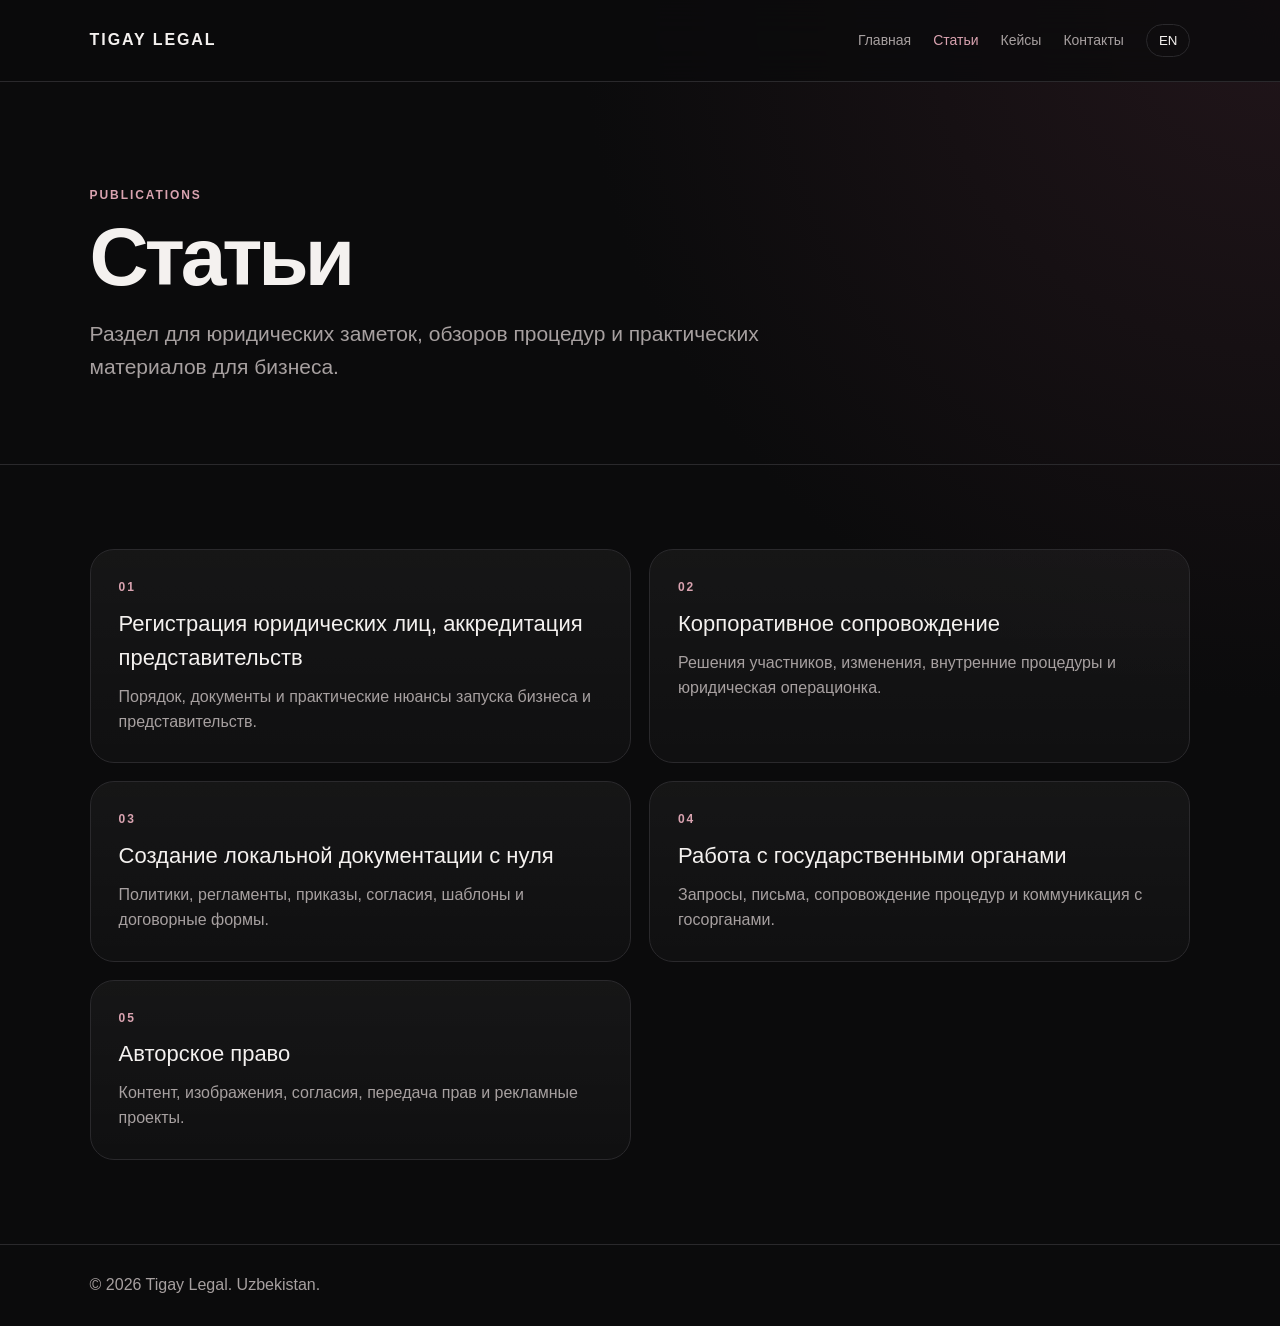
==== articles.html @ 4e7cab49 "Add files via upload" ====
<!DOCTYPE html>
<html lang="ru">
<head>
  <meta charset="UTF-8" />
  <meta name="viewport" content="width=device-width, initial-scale=1.0" />
  <title>Статьи | Tigay Legal</title>
  <link rel="stylesheet" href="style.css" />
</head>
<body>
  <header class="header">
    <a class="brand" href="index.html">TIGAY LEGAL</a>
    <nav>
      <a href="index.html" data-ru="Главная" data-en="Home">Главная</a>
      <a class="active" href="articles.html" data-ru="Статьи" data-en="Articles">Статьи</a>
      <a href="cases.html" data-ru="Кейсы" data-en="Cases">Кейсы</a>
      <a href="contacts.html" data-ru="Контакты" data-en="Contacts">Контакты</a>
      <button id="langBtn" class="lang-btn">EN</button>
    </nav>
  </header>
  <main>
    <section class="page-hero reveal">
      <p class="eyebrow" data-ru="Publications" data-en="Publications">Publications</p>
      <h1 data-ru="Статьи" data-en="Articles">Статьи</h1>
      <p class="lead" data-ru="Раздел для юридических заметок, обзоров процедур и практических материалов для бизнеса." data-en="A section for legal notes, procedure overviews and practical materials for business.">Раздел для юридических заметок, обзоров процедур и практических материалов для бизнеса.</p>
    </section>
    <section class="section reveal">
      <div class="grid">
        <article class="card list-card"><span class="eyebrow">01</span><a href="#" data-ru="Регистрация юридических лиц, аккредитация представительств" data-en="Legal entity registration and representative office accreditation">Регистрация юридических лиц, аккредитация представительств</a><p data-ru="Порядок, документы и практические нюансы запуска бизнеса и представительств." data-en="Procedure, documents and practical points for launching businesses and representative offices.">Порядок, документы и практические нюансы запуска бизнеса и представительств.</p></article>
        <article class="card list-card"><span class="eyebrow">02</span><a href="#" data-ru="Корпоративное сопровождение" data-en="Corporate support">Корпоративное сопровождение</a><p data-ru="Решения участников, изменения, внутренние процедуры и юридическая операционка." data-en="Shareholder resolutions, changes, internal procedures and legal operations.">Решения участников, изменения, внутренние процедуры и юридическая операционка.</p></article>
        <article class="card list-card"><span class="eyebrow">03</span><a href="#" data-ru="Создание локальной документации с нуля" data-en="Local documentation from scratch">Создание локальной документации с нуля</a><p data-ru="Политики, регламенты, приказы, согласия, шаблоны и договорные формы." data-en="Policies, regulations, orders, consents, templates and contract forms.">Политики, регламенты, приказы, согласия, шаблоны и договорные формы.</p></article>
        <article class="card list-card"><span class="eyebrow">04</span><a href="#" data-ru="Работа с государственными органами" data-en="Work with public authorities">Работа с государственными органами</a><p data-ru="Запросы, письма, сопровождение процедур и коммуникация с госорганами." data-en="Requests, letters, procedure support and communication with authorities.">Запросы, письма, сопровождение процедур и коммуникация с госорганами.</p></article>
        <article class="card list-card"><span class="eyebrow">05</span><a href="#" data-ru="Авторское право" data-en="Copyright">Авторское право</a><p data-ru="Контент, изображения, согласия, передача прав и рекламные проекты." data-en="Content, images, consents, rights transfer and advertising projects.">Контент, изображения, согласия, передача прав и рекламные проекты.</p></article>
      </div>
    </section>
  </main>
  <footer>© 2026 Tigay Legal. Uzbekistan.</footer>
  <script src="script.js"></script>
</body>
</html>
---- style.css ----
:root{--bg:#0b0b0c;--panel:#151517;--text:#f4f1ef;--muted:#a7a0a0;--line:#2a292c;--accent:#d9a3b0}*{box-sizing:border-box}html{scroll-behavior:smooth}body{margin:0;background:radial-gradient(circle at top right,#21151a 0,#0b0b0c 38%);color:var(--text);font-family:Inter,Arial,sans-serif;line-height:1.55}.header{position:sticky;top:0;z-index:10;display:flex;justify-content:space-between;align-items:center;padding:24px 7%;backdrop-filter:blur(18px);background:rgba(11,11,12,.78);border-bottom:1px solid var(--line)}.brand{color:var(--text);font-weight:700;letter-spacing:.12em;text-decoration:none}nav{display:flex;gap:22px;align-items:center;flex-wrap:wrap}nav a{color:var(--muted);text-decoration:none;font-size:14px}nav a:hover,nav a.active{color:var(--accent)}.lang-btn{border:1px solid var(--line);background:transparent;color:var(--text);border-radius:999px;padding:8px 12px;cursor:pointer}.hero{min-height:78vh;padding:120px 7% 90px;display:flex;flex-direction:column;justify-content:center;max-width:1120px}.eyebrow,.section-title p{color:var(--accent);text-transform:uppercase;letter-spacing:.16em;font-size:12px;font-weight:700}.hero h1{font-size:clamp(44px,8vw,92px);line-height:.96;margin:14px 0 24px;letter-spacing:-.06em}.lead{max-width:760px;color:var(--muted);font-size:21px}.hero-actions{display:flex;gap:14px;flex-wrap:wrap;margin-top:28px}.button{display:inline-flex;align-items:center;justify-content:center;background:var(--accent);color:#0b0b0c;text-decoration:none;border-radius:999px;padding:13px 22px;font-weight:700}.button.ghost{background:transparent;color:var(--text);border:1px solid var(--line)}.section{padding:84px 7%;border-top:1px solid var(--line)}.page-hero{padding:92px 7% 60px;max-width:1100px}.page-hero h1{font-size:clamp(42px,7vw,82px);line-height:.98;margin:12px 0 20px;letter-spacing:-.05em}.section-title{max-width:760px;margin-bottom:34px}.section h2{font-size:clamp(30px,4vw,54px);line-height:1.05;margin:0}.wide-text{max-width:900px;font-size:24px;color:var(--muted)}.grid{display:grid;grid-template-columns:repeat(2,minmax(0,1fr));gap:18px}.grid.three{grid-template-columns:repeat(3,minmax(0,1fr))}.card,.case-card,.contact-card{background:linear-gradient(180deg,rgba(255,255,255,.045),rgba(255,255,255,.018));border:1px solid var(--line);border-radius:24px;padding:28px}.card h3,.case-card h3{font-size:24px;margin:0 0 12px}.card p,.case-card p{color:var(--muted);margin:0}.case-card span{display:block;color:var(--accent);margin-bottom:24px}.list-card{display:flex;flex-direction:column;gap:10px}.list-card a{color:var(--text);text-decoration:none;font-size:22px}.list-card a:hover{color:var(--accent)}.contact-section{display:grid;grid-template-columns:1.2fr .8fr;gap:28px;align-items:center}.contact-card{display:flex;flex-direction:column;gap:16px}.contact-card a:not(.button){color:var(--text);font-size:22px;text-decoration:none}footer{padding:28px 7%;color:var(--muted);border-top:1px solid var(--line)}.reveal{opacity:0;transform:translateY(18px);transition:.7s ease}.reveal.visible{opacity:1;transform:none}@media(max-width:760px){.header{align-items:flex-start;gap:18px;flex-direction:column}nav{gap:14px}.hero{padding-top:80px}.grid,.grid.three,.contact-section{grid-template-columns:1fr}.wide-text{font-size:20px}.contact-card a:not(.button),.list-card a{font-size:18px}}
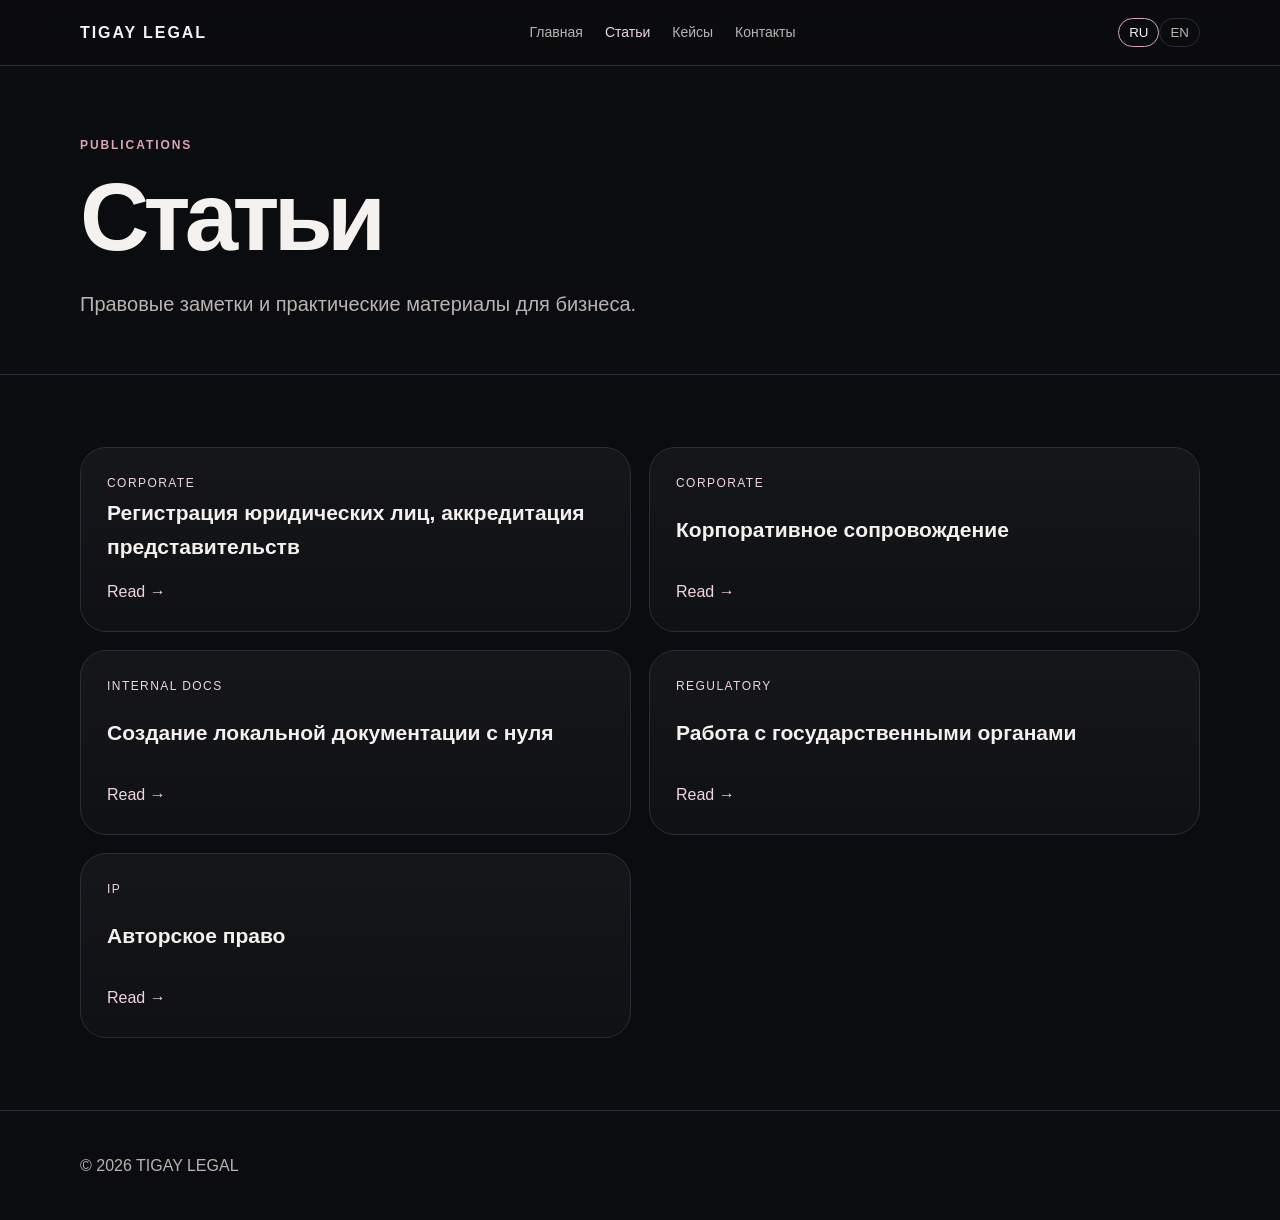
==== commit 02e6135e: "Add files via upload" ====
--- a/articles.html
+++ b/articles.html
@@ -1,39 +1,7 @@
-<!DOCTYPE html>
-<html lang="ru">
-<head>
-  <meta charset="UTF-8" />
-  <meta name="viewport" content="width=device-width, initial-scale=1.0" />
-  <title>Статьи | Tigay Legal</title>
-  <link rel="stylesheet" href="style.css" />
-</head>
-<body>
-  <header class="header">
-    <a class="brand" href="index.html">TIGAY LEGAL</a>
-    <nav>
-      <a href="index.html" data-ru="Главная" data-en="Home">Главная</a>
-      <a class="active" href="articles.html" data-ru="Статьи" data-en="Articles">Статьи</a>
-      <a href="cases.html" data-ru="Кейсы" data-en="Cases">Кейсы</a>
-      <a href="contacts.html" data-ru="Контакты" data-en="Contacts">Контакты</a>
-      <button id="langBtn" class="lang-btn">EN</button>
-    </nav>
-  </header>
-  <main>
-    <section class="page-hero reveal">
-      <p class="eyebrow" data-ru="Publications" data-en="Publications">Publications</p>
-      <h1 data-ru="Статьи" data-en="Articles">Статьи</h1>
-      <p class="lead" data-ru="Раздел для юридических заметок, обзоров процедур и практических материалов для бизнеса." data-en="A section for legal notes, procedure overviews and practical materials for business.">Раздел для юридических заметок, обзоров процедур и практических материалов для бизнеса.</p>
-    </section>
-    <section class="section reveal">
-      <div class="grid">
-        <article class="card list-card"><span class="eyebrow">01</span><a href="#" data-ru="Регистрация юридических лиц, аккредитация представительств" data-en="Legal entity registration and representative office accreditation">Регистрация юридических лиц, аккредитация представительств</a><p data-ru="Порядок, документы и практические нюансы запуска бизнеса и представительств." data-en="Procedure, documents and practical points for launching businesses and representative offices.">Порядок, документы и практические нюансы запуска бизнеса и представительств.</p></article>
-        <article class="card list-card"><span class="eyebrow">02</span><a href="#" data-ru="Корпоративное сопровождение" data-en="Corporate support">Корпоративное сопровождение</a><p data-ru="Решения участников, изменения, внутренние процедуры и юридическая операционка." data-en="Shareholder resolutions, changes, internal procedures and legal operations.">Решения участников, изменения, внутренние процедуры и юридическая операционка.</p></article>
-        <article class="card list-card"><span class="eyebrow">03</span><a href="#" data-ru="Создание локальной документации с нуля" data-en="Local documentation from scratch">Создание локальной документации с нуля</a><p data-ru="Политики, регламенты, приказы, согласия, шаблоны и договорные формы." data-en="Policies, regulations, orders, consents, templates and contract forms.">Политики, регламенты, приказы, согласия, шаблоны и договорные формы.</p></article>
-        <article class="card list-card"><span class="eyebrow">04</span><a href="#" data-ru="Работа с государственными органами" data-en="Work with public authorities">Работа с государственными органами</a><p data-ru="Запросы, письма, сопровождение процедур и коммуникация с госорганами." data-en="Requests, letters, procedure support and communication with authorities.">Запросы, письма, сопровождение процедур и коммуникация с госорганами.</p></article>
-        <article class="card list-card"><span class="eyebrow">05</span><a href="#" data-ru="Авторское право" data-en="Copyright">Авторское право</a><p data-ru="Контент, изображения, согласия, передача прав и рекламные проекты." data-en="Content, images, consents, rights transfer and advertising projects.">Контент, изображения, согласия, передача прав и рекламные проекты.</p></article>
-      </div>
-    </section>
-  </main>
-  <footer>© 2026 Tigay Legal. Uzbekistan.</footer>
-  <script src="script.js"></script>
-</body>
-</html>
+<!doctype html><html lang="ru" data-lang="ru"><head><meta charset="utf-8"><meta name="viewport" content="width=device-width,initial-scale=1"><title>Articles | TIGAY LEGAL</title><link rel="stylesheet" href="style.css"></head><body><header class="nav"><div class="container nav-inner"><a class="brand" href="index.html">TIGAY LEGAL</a><nav class="menu"><a href="index.html"><span class="ru">Главная</span><span class="en">Home</span></a><a class="active" href="articles.html"><span class="ru">Статьи</span><span class="en">Articles</span></a><a href="cases.html"><span class="ru">Кейсы</span><span class="en">Cases</span></a><a href="contacts.html"><span class="ru">Контакты</span><span class="en">Contacts</span></a></nav><div class="lang"><button data-set-lang="ru">RU</button><button data-set-lang="en">EN</button></div><button class="mobile-toggle">Menu</button></div></header><main><section class="page-hero"><div class="container"><div class="eyebrow">Publications</div><h1 class="h1"><span class="ru">Статьи</span><span class="en">Articles</span></h1><p class="lead ru">Правовые заметки и практические материалы для бизнеса.</p><p class="lead en">Legal notes and practical materials for business.</p></div></section><section class="section"><div class="container grid two">
+<div class="card article-card"><span class="tag">Corporate</span><h3 class="ru">Регистрация юридических лиц, аккредитация представительств</h3><h3 class="en">Registration of Legal Entities and Accreditation of Representative Offices</h3><a href="#">Read →</a></div>
+<div class="card article-card"><span class="tag">Corporate</span><h3 class="ru">Корпоративное сопровождение</h3><h3 class="en">Corporate Legal Support</h3><a href="#">Read →</a></div>
+<div class="card article-card"><span class="tag">Internal Docs</span><h3 class="ru">Создание локальной документации с нуля</h3><h3 class="en">Drafting Internal Corporate Documentation from Scratch</h3><a href="#">Read →</a></div>
+<div class="card article-card"><span class="tag">Regulatory</span><h3 class="ru">Работа с государственными органами</h3><h3 class="en">Working with Government Authorities</h3><a href="#">Read →</a></div>
+<div class="card article-card"><span class="tag">IP</span><h3 class="ru">Авторское право</h3><h3 class="en">Copyright and Intellectual Property</h3><a href="#">Read →</a></div>
+</div></section></main><footer class="footer"><div class="container">© 2026 TIGAY LEGAL</div></footer><script src="script.js"></script></body></html>
--- a/style.css
+++ b/style.css
@@ -1 +1,5 @@
-:root{--bg:#0b0b0c;--panel:#151517;--text:#f4f1ef;--muted:#a7a0a0;--line:#2a292c;--accent:#d9a3b0}*{box-sizing:border-box}html{scroll-behavior:smooth}body{margin:0;background:radial-gradient(circle at top right,#21151a 0,#0b0b0c 38%);color:var(--text);font-family:Inter,Arial,sans-serif;line-height:1.55}.header{position:sticky;top:0;z-index:10;display:flex;justify-content:space-between;align-items:center;padding:24px 7%;backdrop-filter:blur(18px);background:rgba(11,11,12,.78);border-bottom:1px solid var(--line)}.brand{color:var(--text);font-weight:700;letter-spacing:.12em;text-decoration:none}nav{display:flex;gap:22px;align-items:center;flex-wrap:wrap}nav a{color:var(--muted);text-decoration:none;font-size:14px}nav a:hover,nav a.active{color:var(--accent)}.lang-btn{border:1px solid var(--line);background:transparent;color:var(--text);border-radius:999px;padding:8px 12px;cursor:pointer}.hero{min-height:78vh;padding:120px 7% 90px;display:flex;flex-direction:column;justify-content:center;max-width:1120px}.eyebrow,.section-title p{color:var(--accent);text-transform:uppercase;letter-spacing:.16em;font-size:12px;font-weight:700}.hero h1{font-size:clamp(44px,8vw,92px);line-height:.96;margin:14px 0 24px;letter-spacing:-.06em}.lead{max-width:760px;color:var(--muted);font-size:21px}.hero-actions{display:flex;gap:14px;flex-wrap:wrap;margin-top:28px}.button{display:inline-flex;align-items:center;justify-content:center;background:var(--accent);color:#0b0b0c;text-decoration:none;border-radius:999px;padding:13px 22px;font-weight:700}.button.ghost{background:transparent;color:var(--text);border:1px solid var(--line)}.section{padding:84px 7%;border-top:1px solid var(--line)}.page-hero{padding:92px 7% 60px;max-width:1100px}.page-hero h1{font-size:clamp(42px,7vw,82px);line-height:.98;margin:12px 0 20px;letter-spacing:-.05em}.section-title{max-width:760px;margin-bottom:34px}.section h2{font-size:clamp(30px,4vw,54px);line-height:1.05;margin:0}.wide-text{max-width:900px;font-size:24px;color:var(--muted)}.grid{display:grid;grid-template-columns:repeat(2,minmax(0,1fr));gap:18px}.grid.three{grid-template-columns:repeat(3,minmax(0,1fr))}.card,.case-card,.contact-card{background:linear-gradient(180deg,rgba(255,255,255,.045),rgba(255,255,255,.018));border:1px solid var(--line);border-radius:24px;padding:28px}.card h3,.case-card h3{font-size:24px;margin:0 0 12px}.card p,.case-card p{color:var(--muted);margin:0}.case-card span{display:block;color:var(--accent);margin-bottom:24px}.list-card{display:flex;flex-direction:column;gap:10px}.list-card a{color:var(--text);text-decoration:none;font-size:22px}.list-card a:hover{color:var(--accent)}.contact-section{display:grid;grid-template-columns:1.2fr .8fr;gap:28px;align-items:center}.contact-card{display:flex;flex-direction:column;gap:16px}.contact-card a:not(.button){color:var(--text);font-size:22px;text-decoration:none}footer{padding:28px 7%;color:var(--muted);border-top:1px solid var(--line)}.reveal{opacity:0;transform:translateY(18px);transition:.7s ease}.reveal.visible{opacity:1;transform:none}@media(max-width:760px){.header{align-items:flex-start;gap:18px;flex-direction:column}nav{gap:14px}.hero{padding-top:80px}.grid,.grid.three,.contact-section{grid-template-columns:1fr}.wide-text{font-size:20px}.contact-card a:not(.button),.list-card a{font-size:18px}}
+:root{
+  --bg:#0b0c0f;--panel:#121419;--text:#f4f1ee;--muted:#b9b4b0;--line:#2a2d34;--accent:#d8a7b1;--accent2:#f0d6dc;
+}
+*{box-sizing:border-box} html{scroll-behavior:smooth} body{margin:0;font-family:Inter,Arial,sans-serif;background:var(--bg);color:var(--text);line-height:1.6} a{color:inherit;text-decoration:none}.container{width:min(1120px,92%);margin:auto}.nav{position:sticky;top:0;z-index:10;background:rgba(11,12,15,.82);backdrop-filter:blur(18px);border-bottom:1px solid var(--line)}.nav-inner{display:flex;align-items:center;justify-content:space-between;padding:18px 0}.brand{font-weight:800;letter-spacing:.12em}.menu{display:flex;gap:22px;align-items:center}.menu a{color:var(--muted);font-size:14px}.menu a:hover,.menu a.active{color:var(--accent2)}.lang button{background:transparent;border:1px solid var(--line);color:var(--muted);padding:6px 10px;border-radius:999px;cursor:pointer}.lang button.active{border-color:var(--accent);color:var(--text)}.hero{padding:80px 0 56px}.hero-grid{display:grid;grid-template-columns:1.08fr .92fr;gap:52px;align-items:center}.eyebrow{color:var(--accent);letter-spacing:.16em;text-transform:uppercase;font-size:12px;font-weight:700}.h1{font-size:clamp(44px,8vw,96px);line-height:.92;margin:18px 0 26px;letter-spacing:-.06em}.lead{font-size:20px;color:var(--muted);max-width:680px}.actions{display:flex;gap:14px;flex-wrap:wrap;margin-top:30px}.btn{padding:13px 18px;border-radius:999px;border:1px solid var(--line);display:inline-flex;gap:8px;align-items:center}.btn.primary{background:var(--accent);border-color:var(--accent);color:#171015;font-weight:700}.portrait-wrap{position:relative}.portrait{width:100%;border-radius:34px;border:1px solid var(--line);display:block;filter:saturate(.95) contrast(1.02)}.card{background:linear-gradient(180deg,rgba(255,255,255,.045),rgba(255,255,255,.018));border:1px solid var(--line);border-radius:26px;padding:26px}.floating{position:absolute;left:-22px;bottom:28px;max-width:260px;background:rgba(18,20,25,.82);backdrop-filter:blur(16px)}.stats{display:grid;grid-template-columns:repeat(3,1fr);gap:16px;margin-top:30px}.stat strong{font-size:34px;color:var(--accent2)}.section{padding:72px 0;border-top:1px solid var(--line)}.section-head{display:flex;justify-content:space-between;gap:20px;align-items:end;margin-bottom:28px}.section h2{font-size:clamp(30px,4vw,54px);line-height:1;margin:0;letter-spacing:-.04em}.muted{color:var(--muted)}.grid{display:grid;grid-template-columns:repeat(3,1fr);gap:18px}.grid.two{grid-template-columns:repeat(2,1fr)}.practice .card h3,.article-card h3{margin:0 0 12px;font-size:21px}.practice ul{padding-left:18px;margin:14px 0 0;color:var(--muted)}.tag{display:inline-block;color:var(--accent2);font-size:12px;text-transform:uppercase;letter-spacing:.12em}.footer{padding:42px 0;color:var(--muted);border-top:1px solid var(--line)}.contact-grid{display:grid;grid-template-columns:1fr 1fr;gap:18px}.socials{display:flex;flex-wrap:wrap;gap:12px}.socials a{border:1px solid var(--line);border-radius:999px;padding:10px 14px;color:var(--muted)}.socials a:hover{border-color:var(--accent);color:var(--text)}[data-lang="en"] .ru,[data-lang="ru"] .en{display:none!important}.mobile-toggle{display:none}.page-hero{padding:70px 0 34px}.article-card{min-height:185px;display:flex;flex-direction:column;justify-content:space-between}.article-card a{color:var(--accent2)}
+@media(max-width:860px){.hero-grid,.contact-grid,.grid,.grid.two{grid-template-columns:1fr}.floating{position:static;margin-top:16px}.menu{display:none;position:absolute;left:0;right:0;top:66px;background:#0b0c0f;border-bottom:1px solid var(--line);padding:20px 4%;flex-direction:column;align-items:flex-start}.menu.open{display:flex}.mobile-toggle{display:block;background:transparent;color:var(--text);border:1px solid var(--line);border-radius:999px;padding:8px 12px}.stats{grid-template-columns:1fr}.hero{padding-top:48px}.portrait-wrap{max-width:460px}.section-head{display:block}.lang{margin-left:auto;margin-right:8px}}
